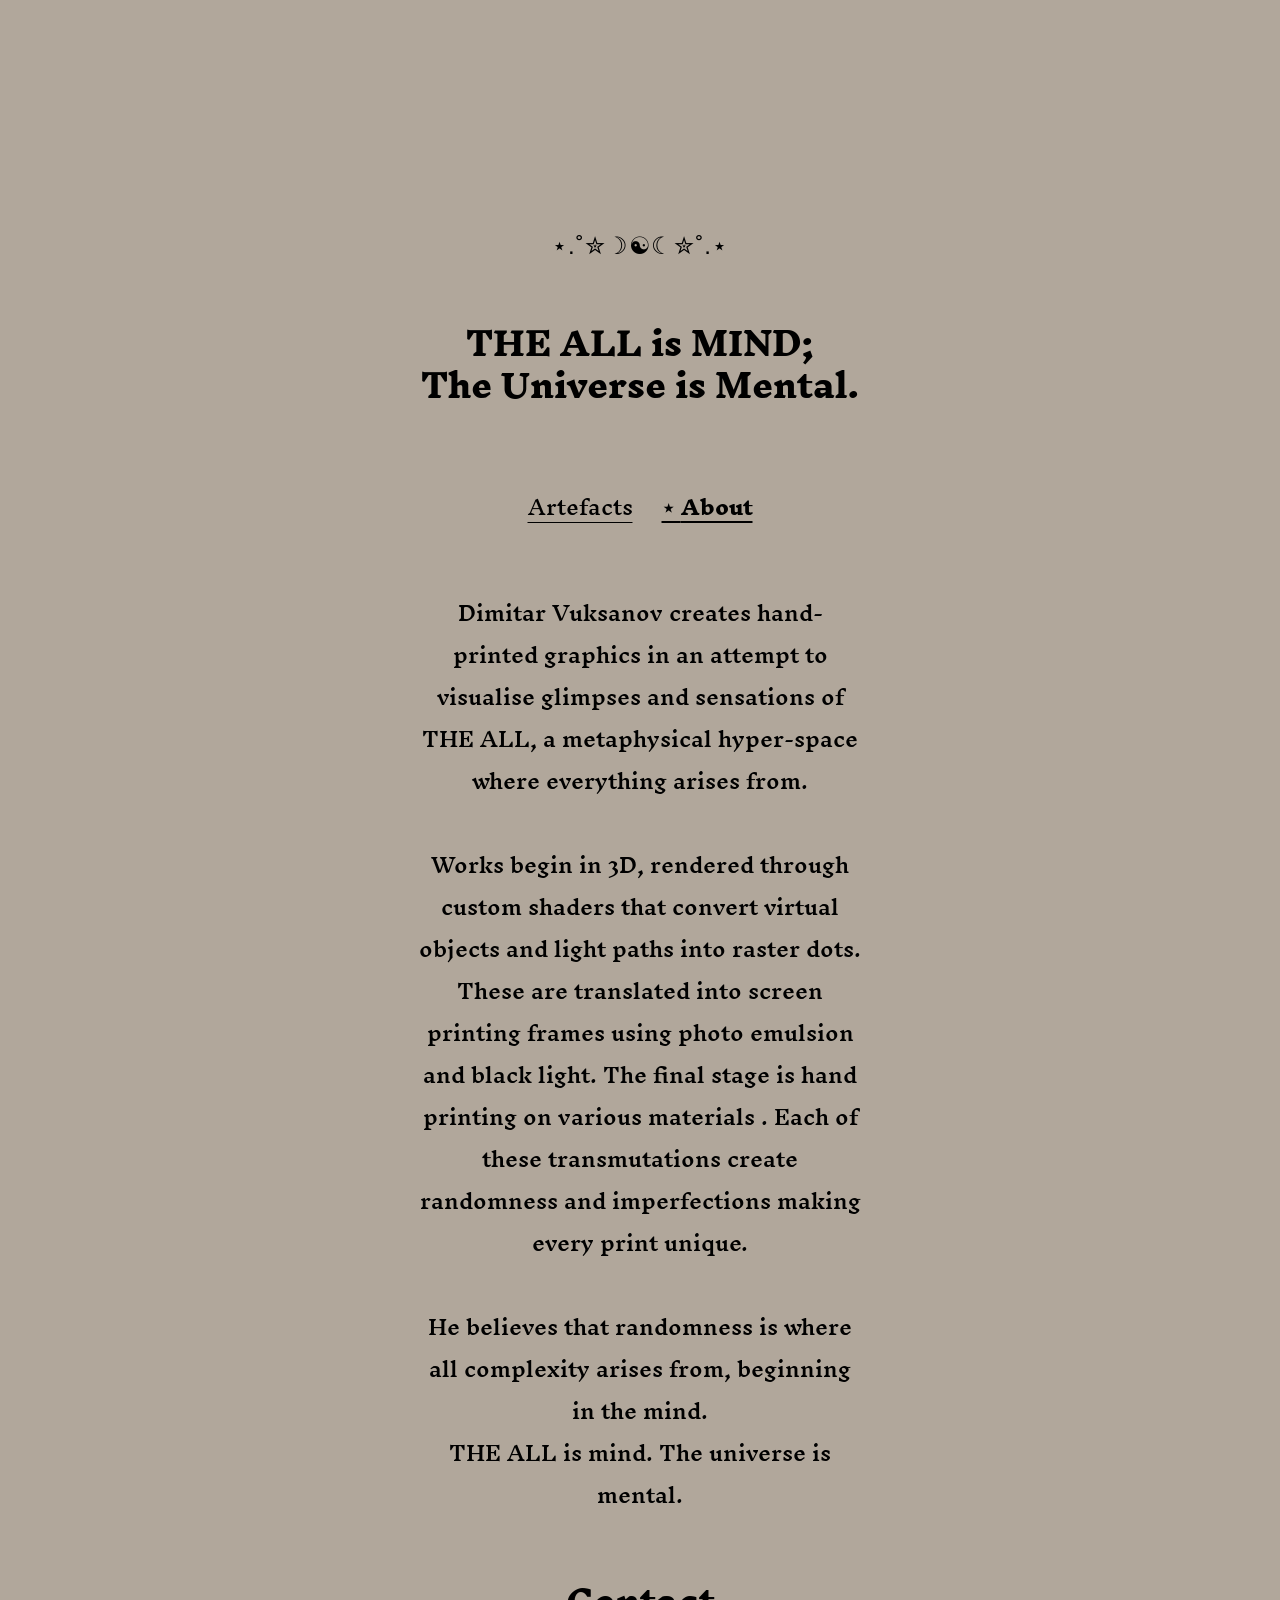
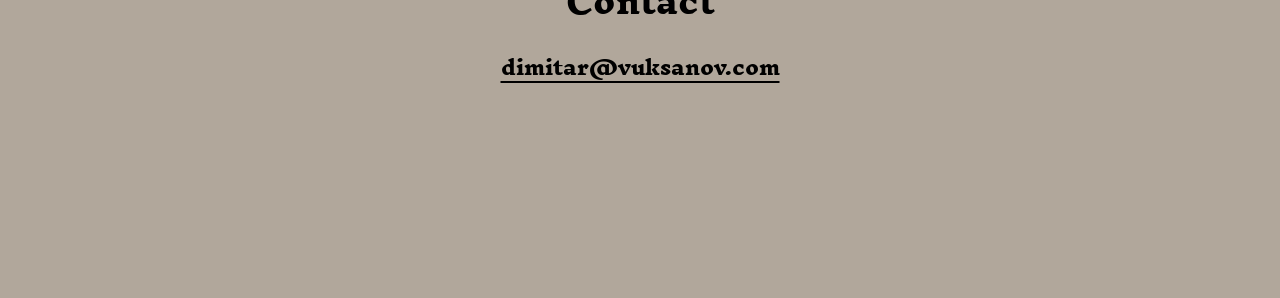
==== about.html @ 47f06f27 "Initial commit: THE ALL static portfolio site Co-authored-by: Cursor <cursoragent@cursor.com>" ====
<!DOCTYPE html>
<html lang="en">
  <head>
    <meta charset="UTF-8" />
    <meta name="viewport" content="width=device-width, initial-scale=1.0" />
    <title>About — THE ALL</title>
    <script>
      (function () {
        var k = "the-all-theme";
        var last = sessionStorage.getItem(k);
        var theme = last === "dark" ? "light" : last === "light" ? "dark" : "light";
        document.documentElement.setAttribute("data-theme", theme);
        sessionStorage.setItem(k, theme);
      })();
    </script>
    <link rel="stylesheet" href="css/styles.css" />
  </head>
  <body>
    <main class="page page--about">
      <header class="site-header">
        <button type="button" class="theme-toggle" aria-label="Switch to dark mode">
          <span class="theme-toggle__glyph theme-toggle__glyph--moon" aria-hidden="true">⋆.˚✮☽☯︎☾✮˚.⋆</span>
          <span class="theme-toggle__glyph theme-toggle__glyph--sun" aria-hidden="true">── ⋆⋅𖤓⋅⋆ ──</span>
        </button>
        <h1 class="site-title">
          THE ALL is MIND;<br />
          The Universe is Mental.
        </h1>
        <nav aria-label="Primary">
          <ul class="site-nav">
            <li><a href="index.html">Artefacts</a></li>
            <li><a href="about.html" aria-current="page">About</a></li>
            <!-- <li><a href="#contact">Contact</a></li> -->
          </ul>
        </nav>
      </header>

      <article class="about-copy">
        <p>
          Dimitar Vuksanov creates hand-printed graphics in an attempt to visualise glimpses and sensations of THE ALL, a metaphysical hyper-space where everything arises from.
        </p>
        <p>
          Works begin in 3D, rendered through custom shaders that convert virtual objects and light paths into raster dots. These are translated into screen printing frames using photo emulsion and black light. The final stage is hand printing on various materials . Each of these transmutations create randomness and imperfections making every print unique.
        </p>
        <p>
          He believes that randomness is where all complexity arises from, beginning in the mind. <br> THE ALL is mind. The universe is mental.
        </p>
      </article>

      <footer id="contact" class="contact">
        <h2 class="contact__heading">Contact</h2>
        <p class="contact__email">
          <a href="mailto:dimitar@vuksanov.com">dimitar@vuksanov.com</a>
        </p>
      </footer>
    </main>
    <script src="js/theme.js"></script>
  </body>
</html>
---- css/styles.css ----
@import url("https://fonts.googleapis.com/css2?family=Inknut+Antiqua:wght@500;600;800&display=swap");

*,
*::before,
*::after {
  box-sizing: border-box;
}

:root {
  --color-bg: #b1a79b;
  --color-text: #000;
  --color-link-hover: #000;
  --font-family: "Inknut Antiqua", Georgia, "Times New Roman", serif;
  --line-height: 42px;
  --home-padding-x: 315px;
  --home-padding-y: 210px;
  --about-padding-x: 418px;
  --section-gap-home: 125px;
  --section-gap-about: 64px;
  --header-nav-gap: 80px;
  --nav-gap: 29px;
  --grid-gap-x: 42px;
  --grid-gap-y: 48px;
  --image-ratio: 3024 / 4032;
}

[data-theme="dark"] {
  --color-bg: #141210;
  --color-text: #b1a79b;
  --color-link-hover: #fff;
}

html {
  scroll-behavior: smooth;
}

body {
  margin: 0;
  background-color: var(--color-bg);
  color: var(--color-text);
  font-family: var(--font-family);
  -webkit-font-smoothing: antialiased;
  transition: background-color 0.35s ease, color 0.35s ease;
}

img {
  display: block;
  max-width: 100%;
}

a {
  color: inherit;
  text-decoration: underline;
  text-underline-position: from-font;
}

.page {
  display: flex;
  flex-direction: column;
  align-items: center;
  min-height: 100vh;
}

.page--home {
  gap: var(--section-gap-home);
  padding: var(--home-padding-y) var(--home-padding-x);
}

.page--about {
  gap: var(--section-gap-about);
  padding: var(--home-padding-y) var(--about-padding-x);
}

.site-header {
  display: flex;
  flex-direction: column;
  align-items: center;
  text-align: center;
}

.theme-toggle {
  display: flex;
  align-items: center;
  justify-content: center;
  min-width: 72px;
  height: 72px;
  margin: 0 0 40px;
  padding: 0 12px;
  border: none;
  background: transparent;
  color: var(--color-text);
  cursor: pointer;
  transition: color 0.35s ease, transform 0.2s ease, opacity 0.2s ease;
}

.theme-toggle:hover {
  transform: scale(1.06);
  opacity: 0.75;
}

.theme-toggle:active {
  transform: scale(0.98);
  opacity: 1;
}

.theme-toggle:focus-visible {
  outline: 1px solid currentColor;
  outline-offset: 4px;
}

.theme-toggle__glyph {
  font-size: 24px;
  font-weight: 500;
  letter-spacing: 0.04em;
  line-height: 1;
  white-space: nowrap;
}

.theme-toggle__glyph--sun {
  display: none;
}

[data-theme="dark"] .theme-toggle__glyph--moon {
  display: none;
}

[data-theme="dark"] .theme-toggle__glyph--sun {
  display: block;
}

.site-title {
  margin: 0;
  font-size: 32px;
  font-weight: 800;
  line-height: var(--line-height);
}

.site-nav {
  display: flex;
  justify-content: center;
  align-items: center;
  gap: var(--nav-gap);
  margin: var(--header-nav-gap) 0 0;
  padding: 0;
  list-style: none;
  font-size: 20px;
  font-weight: 500;
  line-height: var(--line-height);
}

.site-nav a,
.contact__email a {
  color: inherit;
  text-decoration: underline;
  text-underline-offset: 4px;
  text-decoration-thickness: 1px;
  transition: color 0.2s ease, opacity 0.2s ease, text-decoration-color 0.2s ease;
}

.site-nav a {
  white-space: nowrap;
}

.site-nav a:hover,
.contact__email a:hover {
  color: var(--color-link-hover);
  text-decoration-color: var(--color-link-hover);
}

.site-nav a:active,
.contact__email a:active {
  opacity: 0.45;
}

.site-nav a[aria-current="page"] {
  color: var(--color-link-hover);
  font-weight: 800;
  text-decoration: underline;
  text-decoration-color: var(--color-link-hover);
}

.site-nav a[aria-current="page"]::before {
  content: "⋆ ";
}

.product-grid,
.prints-grid,
.bag-grid {
  display: grid;
  grid-template-columns: repeat(2, minmax(0, 1fr));
  column-gap: var(--grid-gap-x);
  row-gap: var(--grid-gap-y);
  width: 100%;
}

.product-grid img,
.prints-grid img,
.bag-grid img {
  width: 100%;
  aspect-ratio: var(--image-ratio);
  object-fit: cover;
}

.section-heading {
  margin: 0;
  text-align: center;
  font-size: 29.647px;
  font-weight: 800;
  line-height: var(--line-height);
}

.section-heading--bag .section-heading__subtitle {
  display: block;
  font-size: 16px;
  line-height: var(--line-height);
}

.about-copy {
  max-width: 593px;
  margin: 0;
  font-size: 20px;
  font-weight: 600;
  line-height: var(--line-height);
  text-align: center;
}

.about-copy p {
  margin: 0 0 var(--line-height);
}

.about-copy p:last-child {
  margin-bottom: 0;
}

.contact {
  display: flex;
  flex-direction: column;
  gap: 24px;
  width: 100%;
  text-align: center;
}

.contact__heading {
  margin: 0;
  font-size: 32px;
  font-weight: 800;
  line-height: var(--line-height);
}

.contact__email {
  margin: 0;
  font-size: 20px;
  font-weight: 800;
  line-height: var(--line-height);
}

.contact__email a {
  text-decoration: underline;
}

@media (max-width: 1200px) {
  :root {
    --home-padding-x: 80px;
    --about-padding-x: 80px;
  }
}

@media (max-width: 768px) {
  :root {
    --home-padding-x: 24px;
    --about-padding-x: 24px;
    --home-padding-y: 80px;
    --section-gap-home: 64px;
    --header-nav-gap: 48px;
  }

  .theme-toggle__glyph {
    font-size: 18px;
  }

  .site-nav {
    flex-wrap: wrap;
  }

  .product-grid,
  .prints-grid,
  .bag-grid {
    grid-template-columns: 1fr;
  }
}
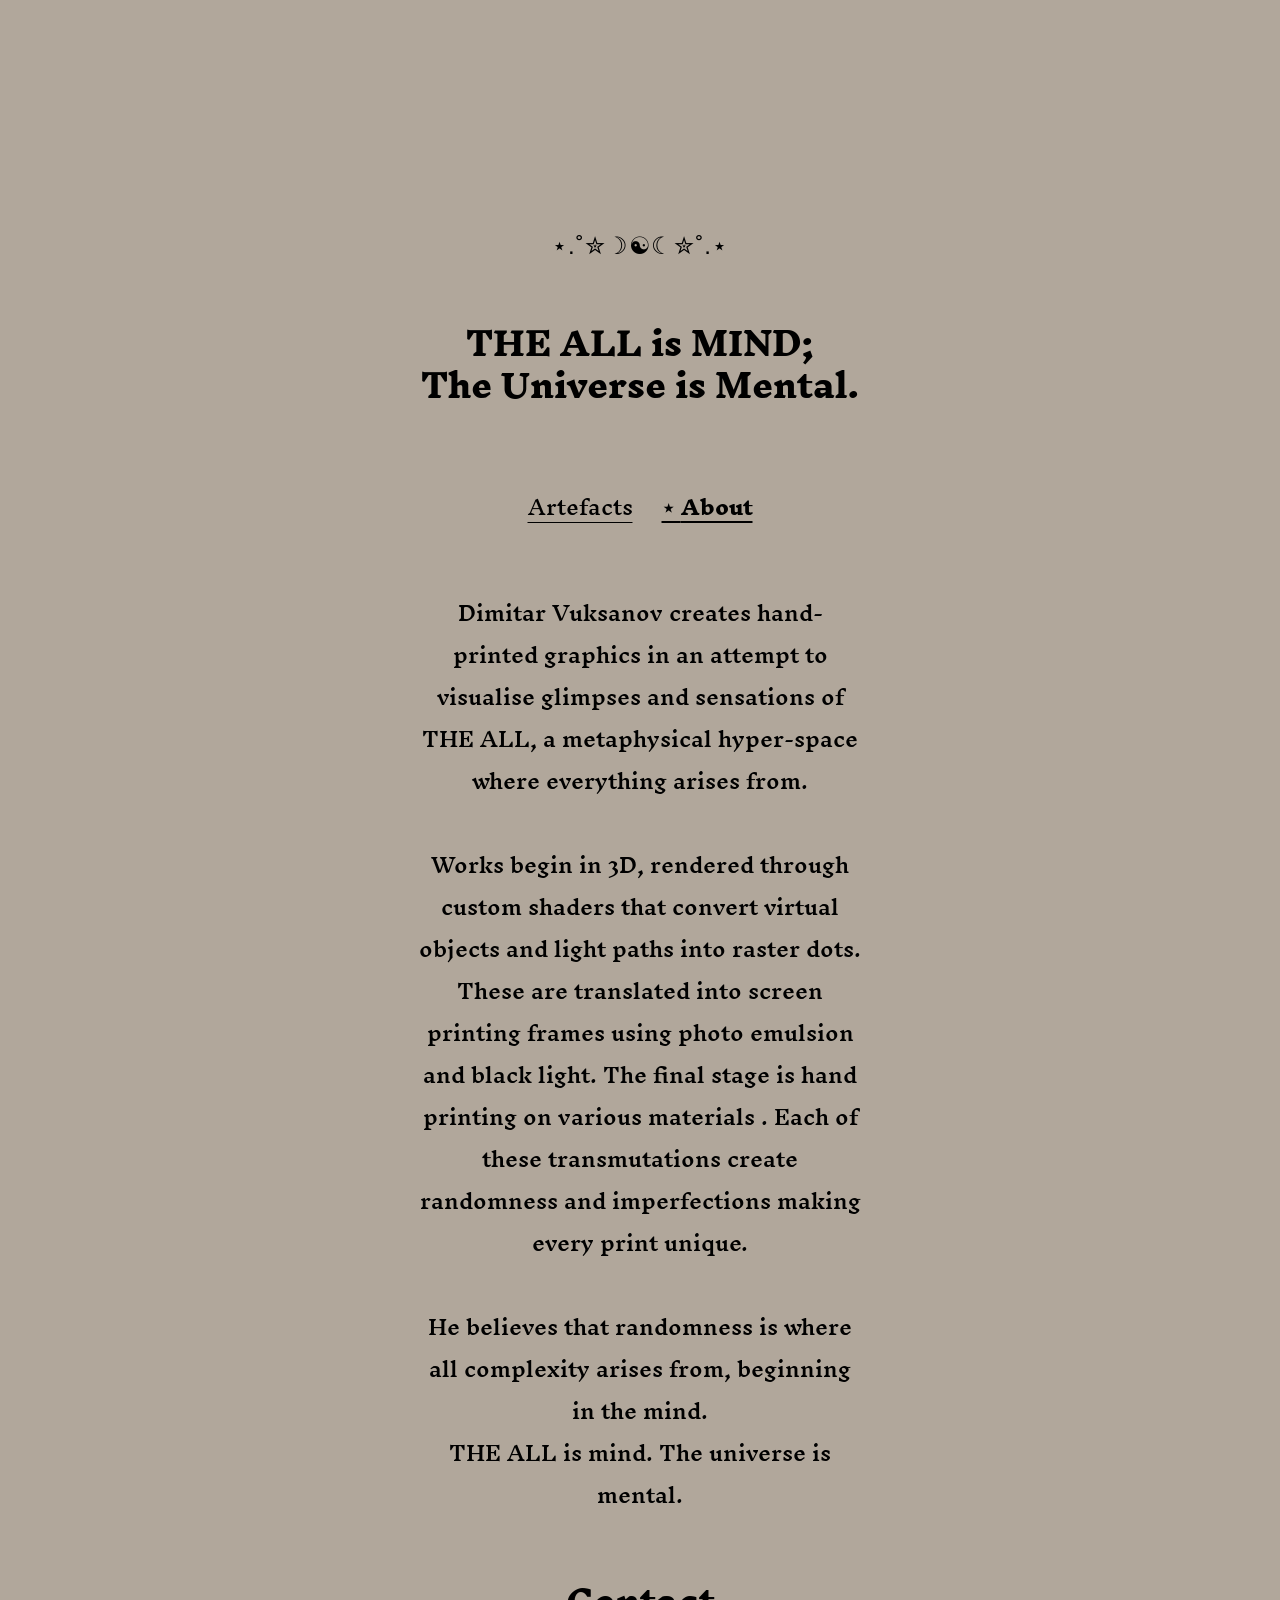
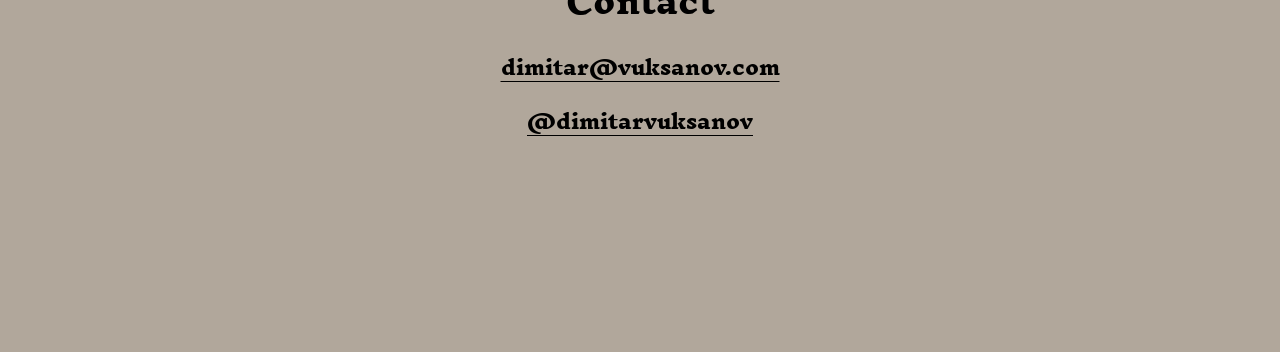
==== commit 5d0b4019: "Add Instagram contact link and black favicon with occult glyph Co-authored-by: Cursor <cursoragent@c" ====
--- a/about.html
+++ b/about.html
@@ -14,6 +14,7 @@
       })();
     </script>
     <link rel="stylesheet" href="css/styles.css" />
+    <link rel="icon" href="favicon.svg" type="image/svg+xml" />
   </head>
   <body>
     <main class="page page--about">
@@ -49,9 +50,14 @@
 
       <footer id="contact" class="contact">
         <h2 class="contact__heading">Contact</h2>
-        <p class="contact__email">
-          <a href="mailto:dimitar@vuksanov.com">dimitar@vuksanov.com</a>
-        </p>
+        <div class="contact__links">
+          <p class="contact__email">
+            <a href="mailto:dimitar@vuksanov.com">dimitar@vuksanov.com</a>
+          </p>
+          <p class="contact__instagram">
+            <a href="https://www.instagram.com/dimitarvuksanov/" target="_blank" rel="noopener noreferrer">@dimitarvuksanov</a>
+          </p>
+        </div>
       </footer>
     </main>
     <script src="js/theme.js"></script>
--- a/css/styles.css
+++ b/css/styles.css
@@ -149,7 +149,7 @@
 }
 
 .site-nav a,
-.contact__email a {
+.contact__links a {
   color: inherit;
   text-decoration: underline;
   text-underline-offset: 4px;
@@ -162,13 +162,13 @@
 }
 
 .site-nav a:hover,
-.contact__email a:hover {
+.contact__links a:hover {
   color: var(--color-link-hover);
   text-decoration-color: var(--color-link-hover);
 }
 
 .site-nav a:active,
-.contact__email a:active {
+.contact__links a:active {
   opacity: 0.45;
 }
 
@@ -247,15 +247,18 @@
   line-height: var(--line-height);
 }
 
-.contact__email {
+.contact__links {
+  display: flex;
+  flex-direction: column;
+  gap: 12px;
+}
+
+.contact__email,
+.contact__instagram {
   margin: 0;
   font-size: 20px;
   font-weight: 800;
   line-height: var(--line-height);
-}
-
-.contact__email a {
-  text-decoration: underline;
 }
 
 @media (max-width: 1200px) {
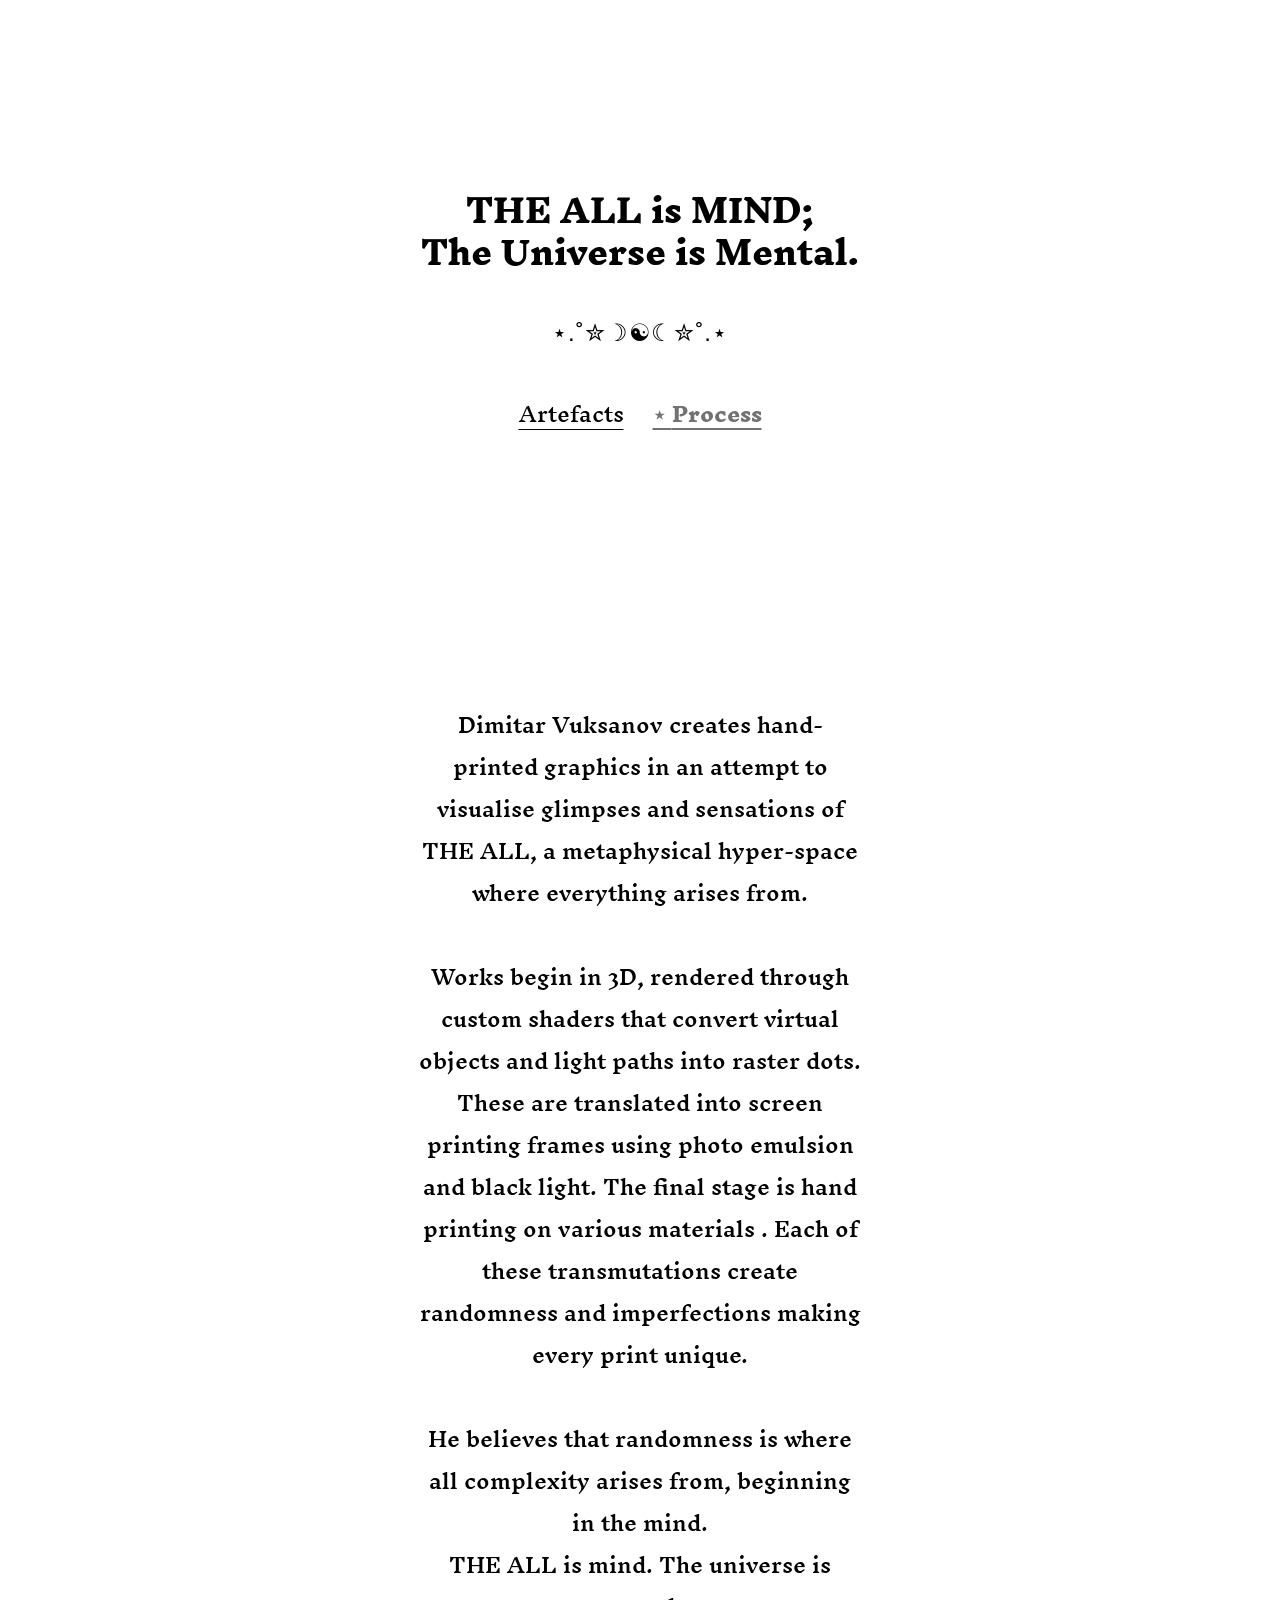
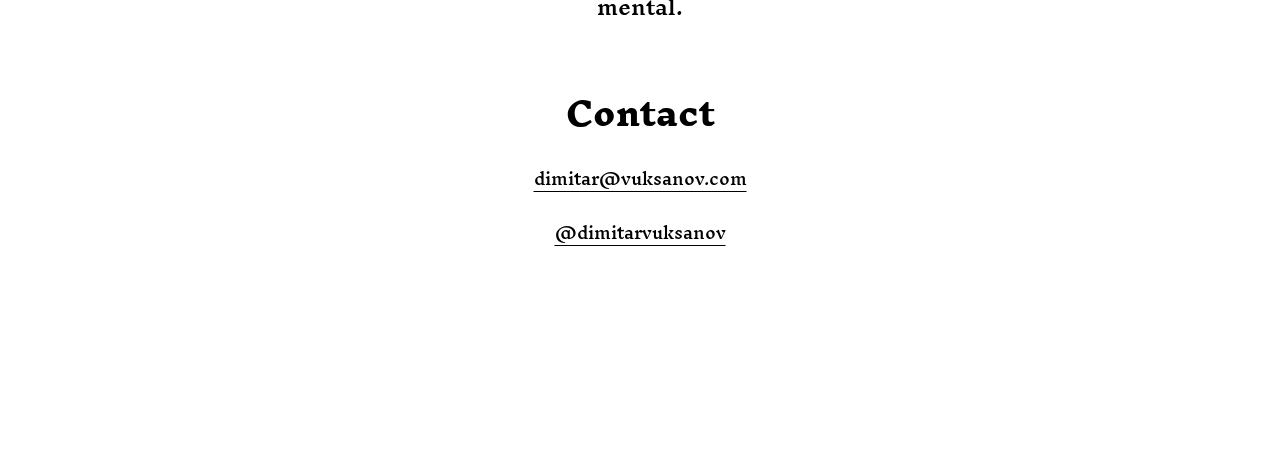
==== commit be31295b: "Add video header, theme-aware styling, and Process nav rename Co-authored-by: Cursor <cursoragent@cu" ====
--- a/about.html
+++ b/about.html
@@ -3,7 +3,7 @@
   <head>
     <meta charset="UTF-8" />
     <meta name="viewport" content="width=device-width, initial-scale=1.0" />
-    <title>About — THE ALL</title>
+    <title>Process — THE ALL</title>
     <script>
       (function () {
         var k = "the-all-theme";
@@ -17,25 +17,36 @@
     <link rel="icon" href="favicon.svg" type="image/svg+xml" />
   </head>
   <body>
+    <header class="site-header site-header--video">
+      <div class="site-header__hero">
+        <div class="site-header__video-stage" aria-hidden="true">
+          <video class="site-header__video is-active" src="assets/videos/human-cross.mp4" muted playsinline preload="auto"></video>
+          <video class="site-header__video" src="assets/videos/cross-video.mp4" muted playsinline preload="auto"></video>
+          <video class="site-header__video" src="assets/videos/head.mp4" muted playsinline preload="auto"></video>
+        </div>
+        <div class="site-header__overlay" aria-hidden="true"></div>
+        <div class="site-header__inner">
+          <div class="site-header__content">
+            <h1 class="site-title">
+              THE ALL is MIND;<br />
+              The Universe is Mental.
+            </h1>
+            <button type="button" class="theme-toggle" aria-label="Switch to dark mode">
+              <span class="theme-toggle__glyph theme-toggle__glyph--moon" aria-hidden="true">⋆.˚✮☽☯︎☾✮˚.⋆</span>
+              <span class="theme-toggle__glyph theme-toggle__glyph--sun" aria-hidden="true">── ⋆⋅𖤓⋅⋆ ──</span>
+            </button>
+            <nav aria-label="Primary">
+              <ul class="site-nav">
+                <li><a href="index.html">Artefacts</a></li>
+                <li><a href="about.html" aria-current="page">Process</a></li>
+                <!-- <li><a href="#contact">Contact</a></li> -->
+              </ul>
+            </nav>
+          </div>
+        </div>
+      </div>
+    </header>
     <main class="page page--about">
-      <header class="site-header">
-        <button type="button" class="theme-toggle" aria-label="Switch to dark mode">
-          <span class="theme-toggle__glyph theme-toggle__glyph--moon" aria-hidden="true">⋆.˚✮☽☯︎☾✮˚.⋆</span>
-          <span class="theme-toggle__glyph theme-toggle__glyph--sun" aria-hidden="true">── ⋆⋅𖤓⋅⋆ ──</span>
-        </button>
-        <h1 class="site-title">
-          THE ALL is MIND;<br />
-          The Universe is Mental.
-        </h1>
-        <nav aria-label="Primary">
-          <ul class="site-nav">
-            <li><a href="index.html">Artefacts</a></li>
-            <li><a href="about.html" aria-current="page">About</a></li>
-            <!-- <li><a href="#contact">Contact</a></li> -->
-          </ul>
-        </nav>
-      </header>
-
       <article class="about-copy">
         <p>
           Dimitar Vuksanov creates hand-printed graphics in an attempt to visualise glimpses and sensations of THE ALL, a metaphysical hyper-space where everything arises from.
@@ -61,5 +72,6 @@
       </footer>
     </main>
     <script src="js/theme.js"></script>
+    <script src="js/header-video.js"></script>
   </body>
 </html>
--- a/css/styles.css
+++ b/css/styles.css
@@ -7,7 +7,7 @@
 }
 
 :root {
-  --color-bg: #b1a79b;
+  --color-bg: #fff;
   --color-text: #000;
   --color-link-hover: #000;
   --font-family: "Inknut Antiqua", Georgia, "Times New Roman", serif;
@@ -36,6 +36,7 @@
 
 body {
   margin: 0;
+  overflow-x: hidden;
   background-color: var(--color-bg);
   color: var(--color-text);
   font-family: var(--font-family);
@@ -63,19 +64,149 @@
 
 .page--home {
   gap: var(--section-gap-home);
-  padding: var(--home-padding-y) var(--home-padding-x);
+  padding: var(--section-gap-home) var(--home-padding-x) var(--home-padding-y);
 }
 
 .page--about {
   gap: var(--section-gap-about);
-  padding: var(--home-padding-y) var(--about-padding-x);
-}
-
-.site-header {
+  padding: var(--section-gap-about) var(--about-padding-x) var(--home-padding-y);
+}
+
+.site-header--video {
+  width: 100vw;
+  margin-left: calc(50% - 50vw);
+  background: #000;
+  transition: background-color 0.35s ease;
+}
+
+.site-header__hero {
+  position: relative;
+  width: 100%;
+  background: #000;
+  overflow: hidden;
+  min-height: min(72vh, 640px);
+  display: flex;
+  align-items: center;
+  justify-content: center;
+  padding: 40px 0 56px;
+  transition: background-color 0.35s ease;
+}
+
+[data-theme="light"] .site-header--video,
+[data-theme="light"] .site-header__hero {
+  background: #fff;
+}
+
+[data-theme="light"] .site-header__overlay {
+  background: rgba(255, 255, 255, 0.45);
+}
+
+[data-theme="light"] .site-header__content .site-title {
+  color: #000;
+}
+
+[data-theme="light"] .site-header__content .site-nav a {
+  color: #000;
+}
+
+[data-theme="light"] .site-header__content .site-nav a:hover,
+[data-theme="light"] .site-header__content .site-nav a[aria-current="page"] {
+  color: #000;
+  opacity: 0.55;
+  text-decoration-color: #000;
+}
+
+.site-header__video-stage {
+  position: absolute;
+  inset: 40px 0 56px;
+  display: flex;
+  align-items: center;
+  justify-content: center;
+  pointer-events: none;
+}
+
+.site-header__overlay {
+  position: absolute;
+  inset: 0;
+  z-index: 1;
+  background: rgba(0, 0, 0, 0.55);
+  pointer-events: none;
+}
+
+.site-header__inner {
+  position: relative;
+  z-index: 2;
   display: flex;
   flex-direction: column;
   align-items: center;
+  width: 100%;
+  max-width: 900px;
+  padding: 0 24px;
+  color: #b1a79b;
+}
+
+.site-header__video {
+  position: absolute;
+  height: 100%;
+  width: auto;
+  max-height: 100%;
+  max-width: 100%;
+  object-fit: contain;
+  opacity: 0;
+  filter: none;
+  transition: opacity 0.5s ease, filter 0.35s ease;
+}
+
+.site-header__video.is-active {
+  opacity: 0.72;
+}
+
+[data-theme="light"] .site-header__video.is-active {
+  filter: invert(1);
+}
+
+.site-header__content {
+  display: flex;
+  flex-direction: column;
+  align-items: center;
+  width: 100%;
   text-align: center;
+}
+
+.site-header__hero .theme-toggle {
+  color: #000;
+  margin: 24px 0;
+  text-shadow: none;
+  width: auto;
+}
+
+[data-theme="dark"] .site-header__hero .theme-toggle {
+  color: #fff;
+}
+
+.site-header__hero .theme-toggle:hover {
+  opacity: 0.7;
+}
+
+.site-header__content .site-title {
+  margin: 0;
+  color: #fff;
+}
+
+.site-header__content .site-nav {
+  margin-top: 0;
+  width: 100%;
+  justify-content: center;
+}
+
+.site-header__content .site-nav a {
+  color: #b1a79b;
+}
+
+.site-header__content .site-nav a:hover,
+.site-header__content .site-nav a[aria-current="page"] {
+  color: #fff;
+  text-decoration-color: #fff;
 }
 
 .theme-toggle {
@@ -84,7 +215,7 @@
   justify-content: center;
   min-width: 72px;
   height: 72px;
-  margin: 0 0 40px;
+  margin: 0;
   padding: 0 12px;
   border: none;
   background: transparent;
@@ -157,6 +288,14 @@
   transition: color 0.2s ease, opacity 0.2s ease, text-decoration-color 0.2s ease;
 }
 
+.contact__links a {
+  font-size: inherit;
+  font-weight: inherit;
+  line-height: inherit;
+  -webkit-text-size-adjust: 100%;
+  text-size-adjust: 100%;
+}
+
 .site-nav a {
   white-space: nowrap;
 }
@@ -251,14 +390,17 @@
   display: flex;
   flex-direction: column;
   gap: 12px;
+  font-size: 16px;
+  font-weight: 500;
+  line-height: var(--line-height);
 }
 
 .contact__email,
 .contact__instagram {
   margin: 0;
-  font-size: 20px;
-  font-weight: 800;
-  line-height: var(--line-height);
+  font-size: inherit;
+  font-weight: inherit;
+  line-height: inherit;
 }
 
 @media (max-width: 1200px) {
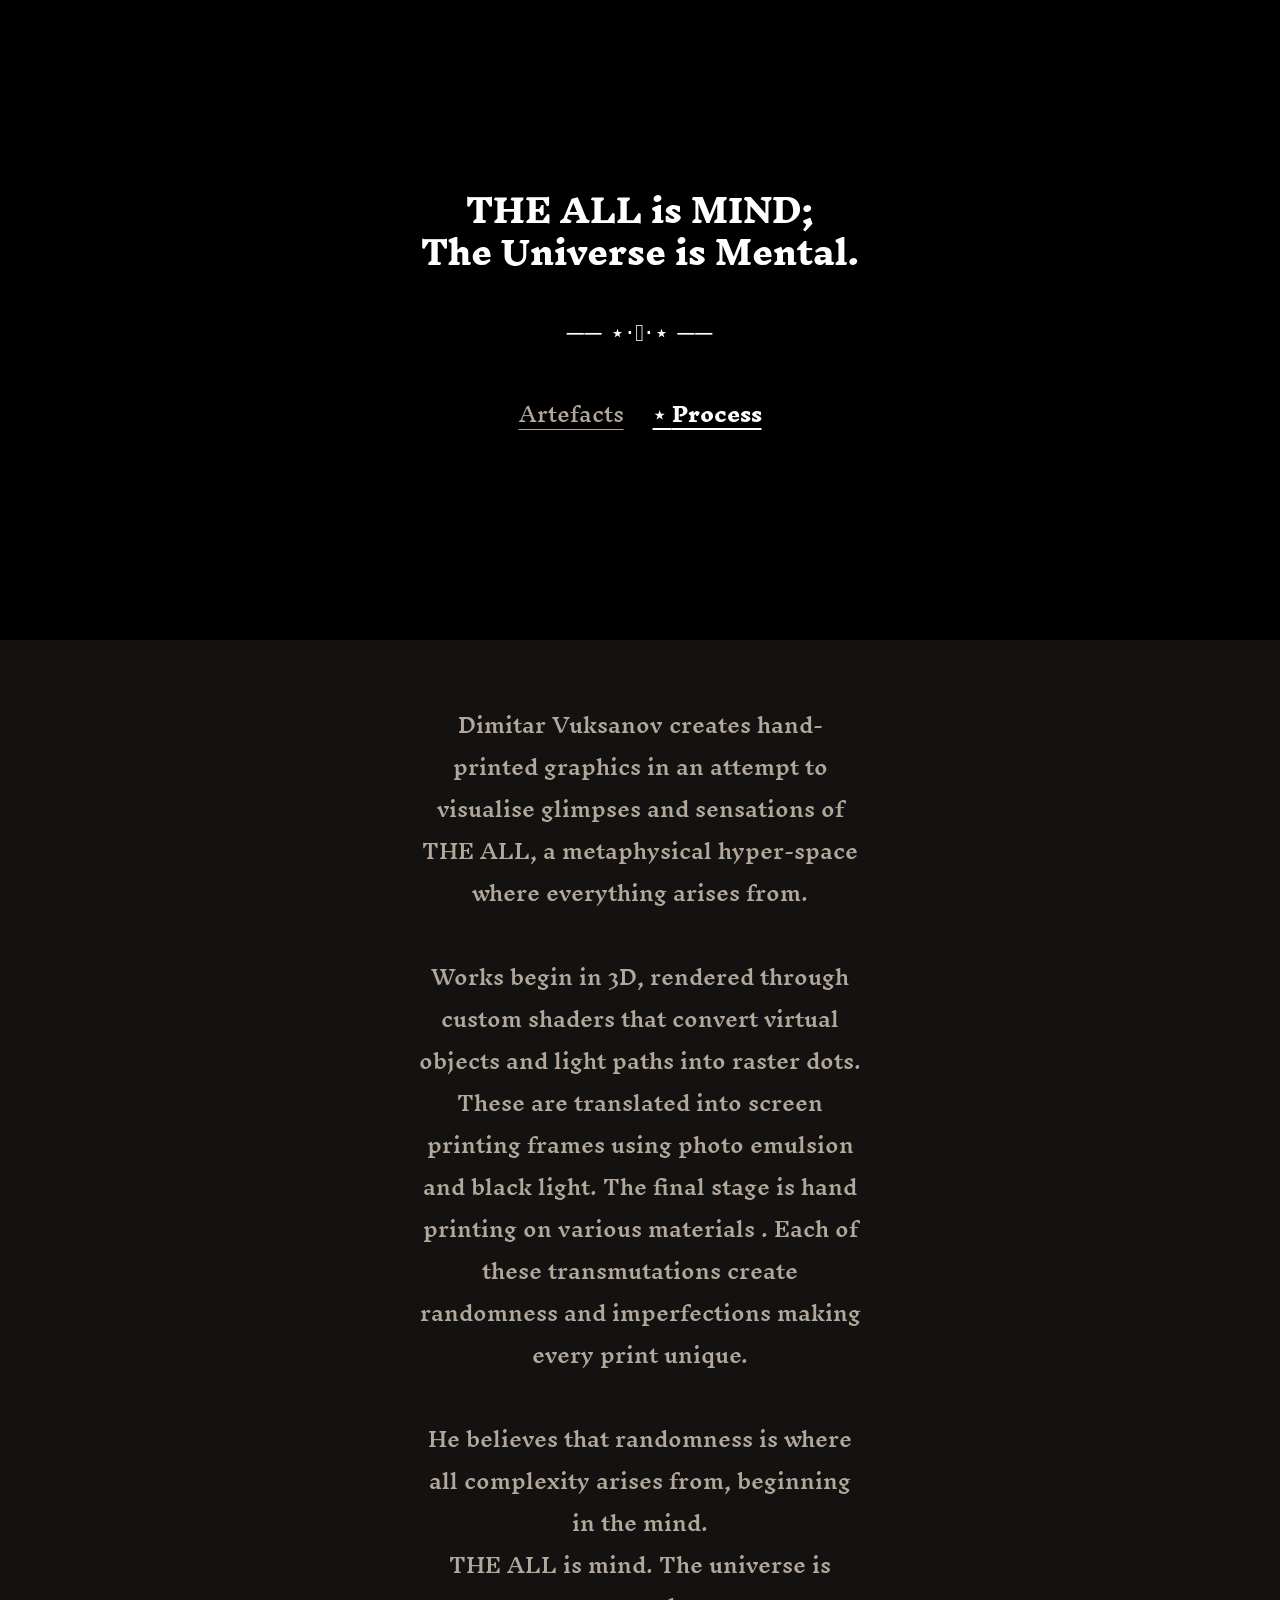
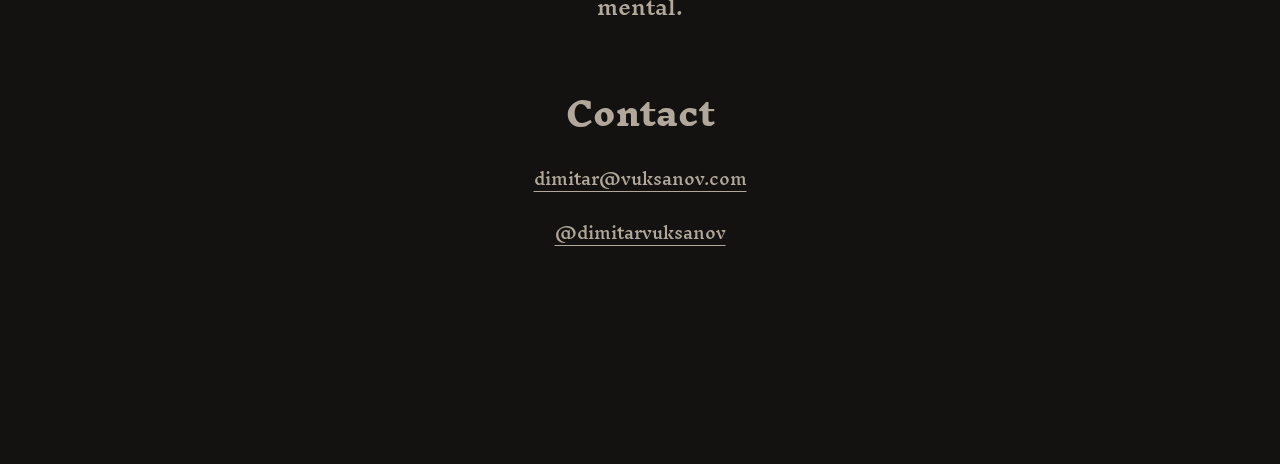
==== commit 6df422db: "Use browser time for light/dark theme instead of page-load toggling Co-authored-by: Cursor <cursorag" ====
--- a/about.html
+++ b/about.html
@@ -6,11 +6,11 @@
     <title>Process — THE ALL</title>
     <script>
       (function () {
-        var k = "the-all-theme";
-        var last = sessionStorage.getItem(k);
-        var theme = last === "dark" ? "light" : last === "light" ? "dark" : "light";
+        var hour = new Date().getHours();
+        var theme = hour >= 18 || hour < 6 ? "dark" : "light";
+        var override = sessionStorage.getItem("the-all-theme-override");
+        if (override === "dark" || override === "light") theme = override;
         document.documentElement.setAttribute("data-theme", theme);
-        sessionStorage.setItem(k, theme);
       })();
     </script>
     <link rel="stylesheet" href="css/styles.css" />
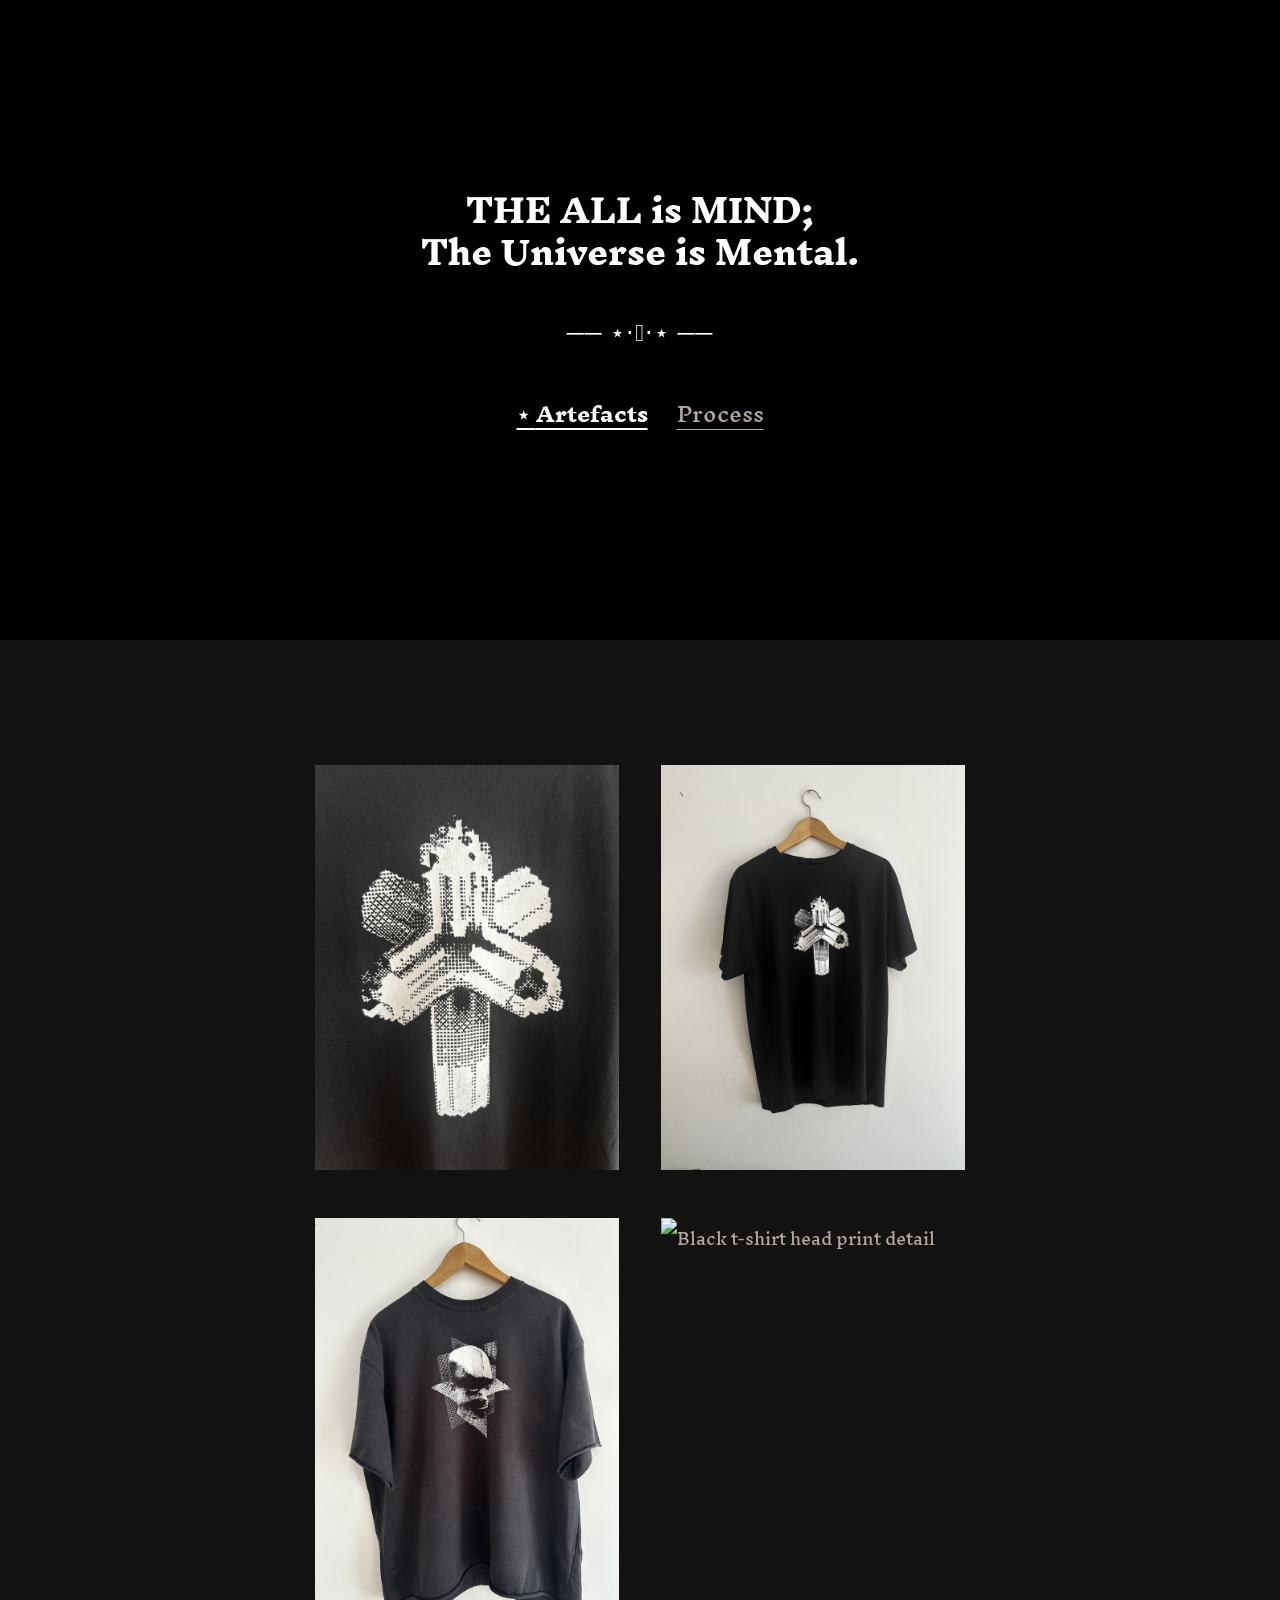
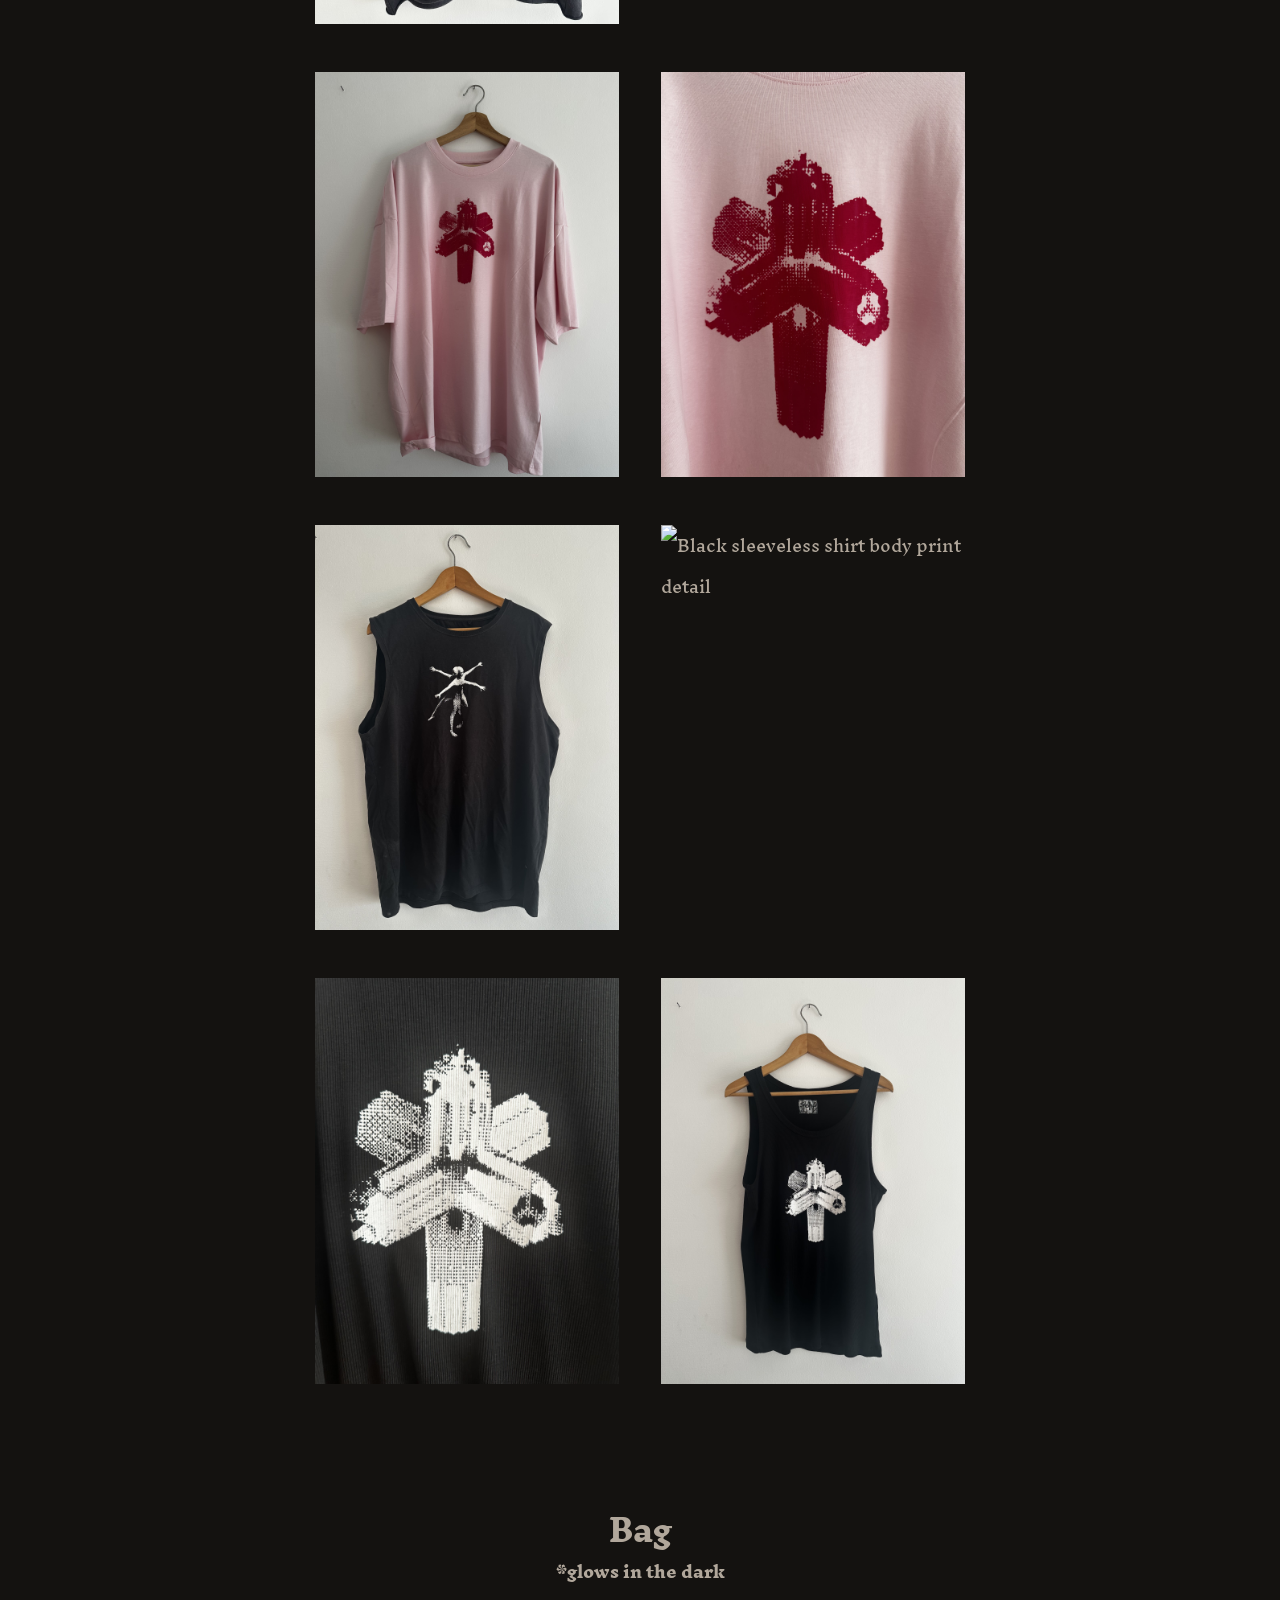
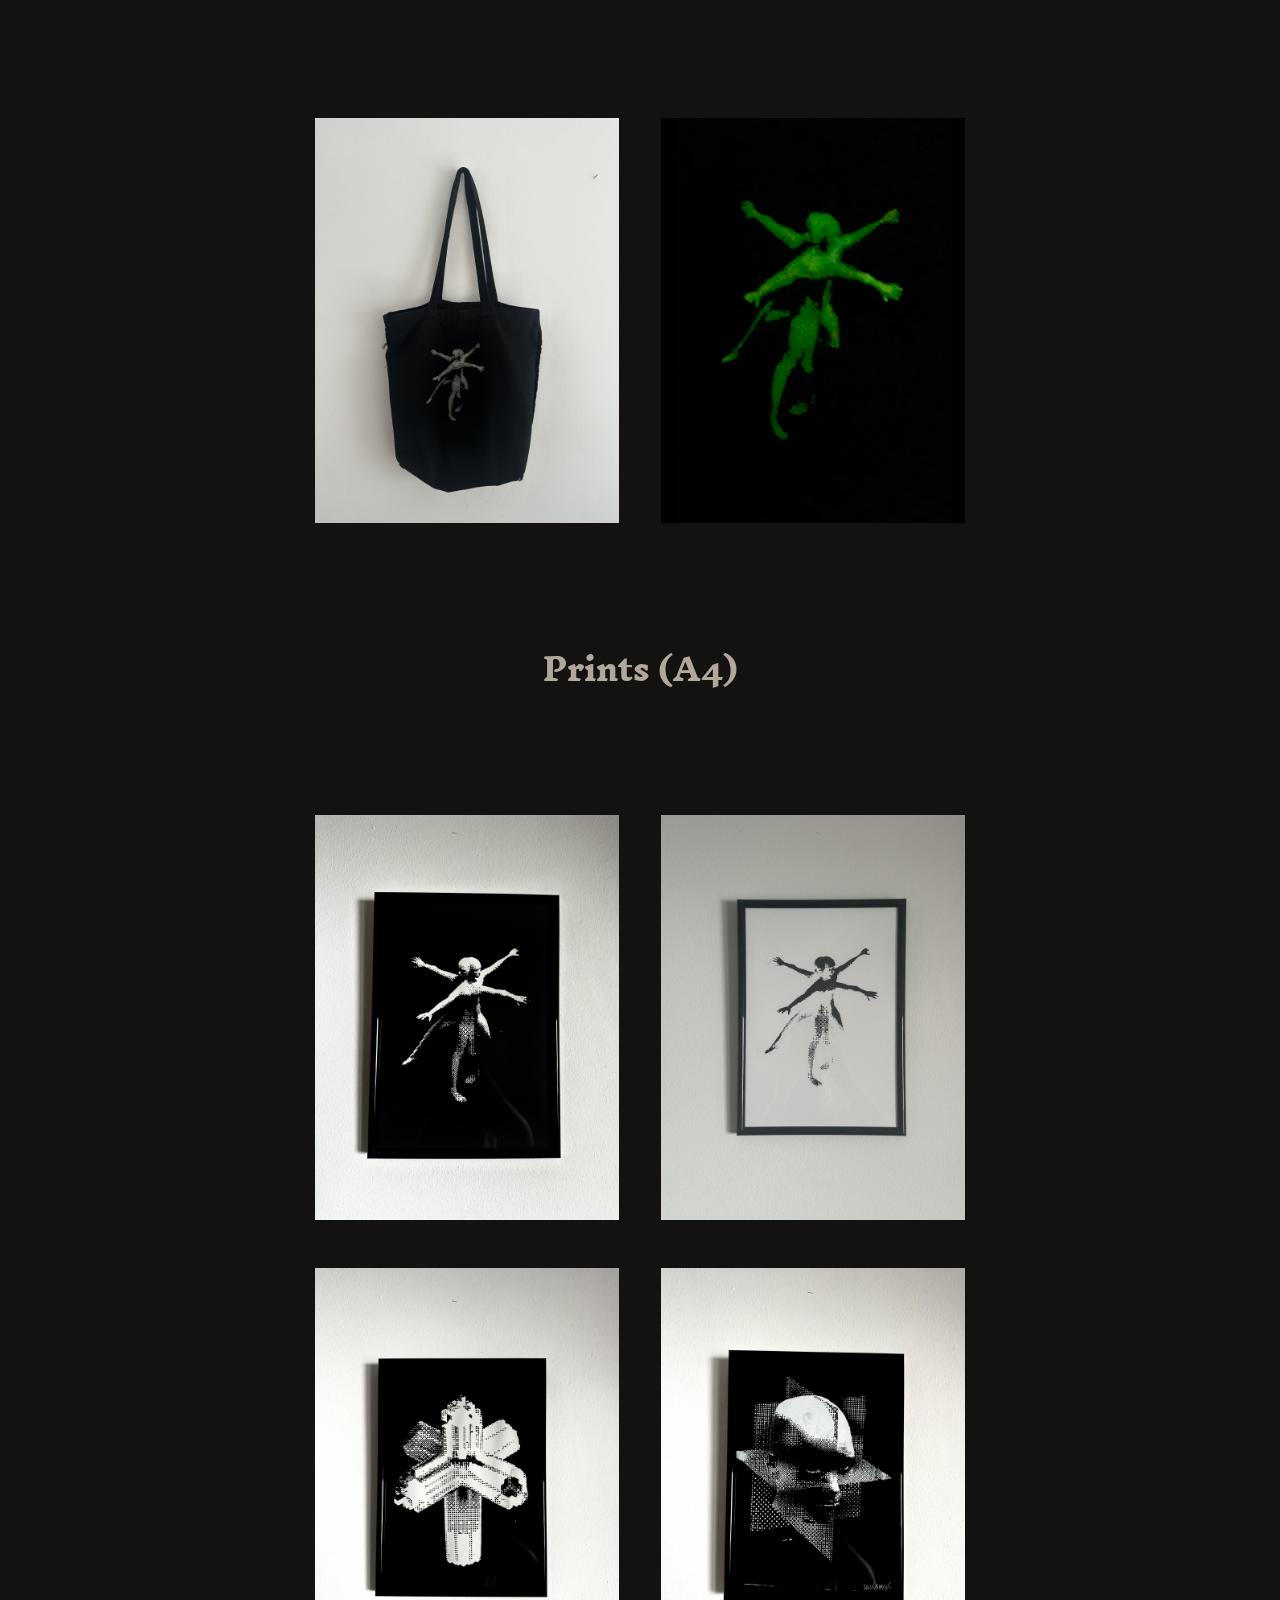
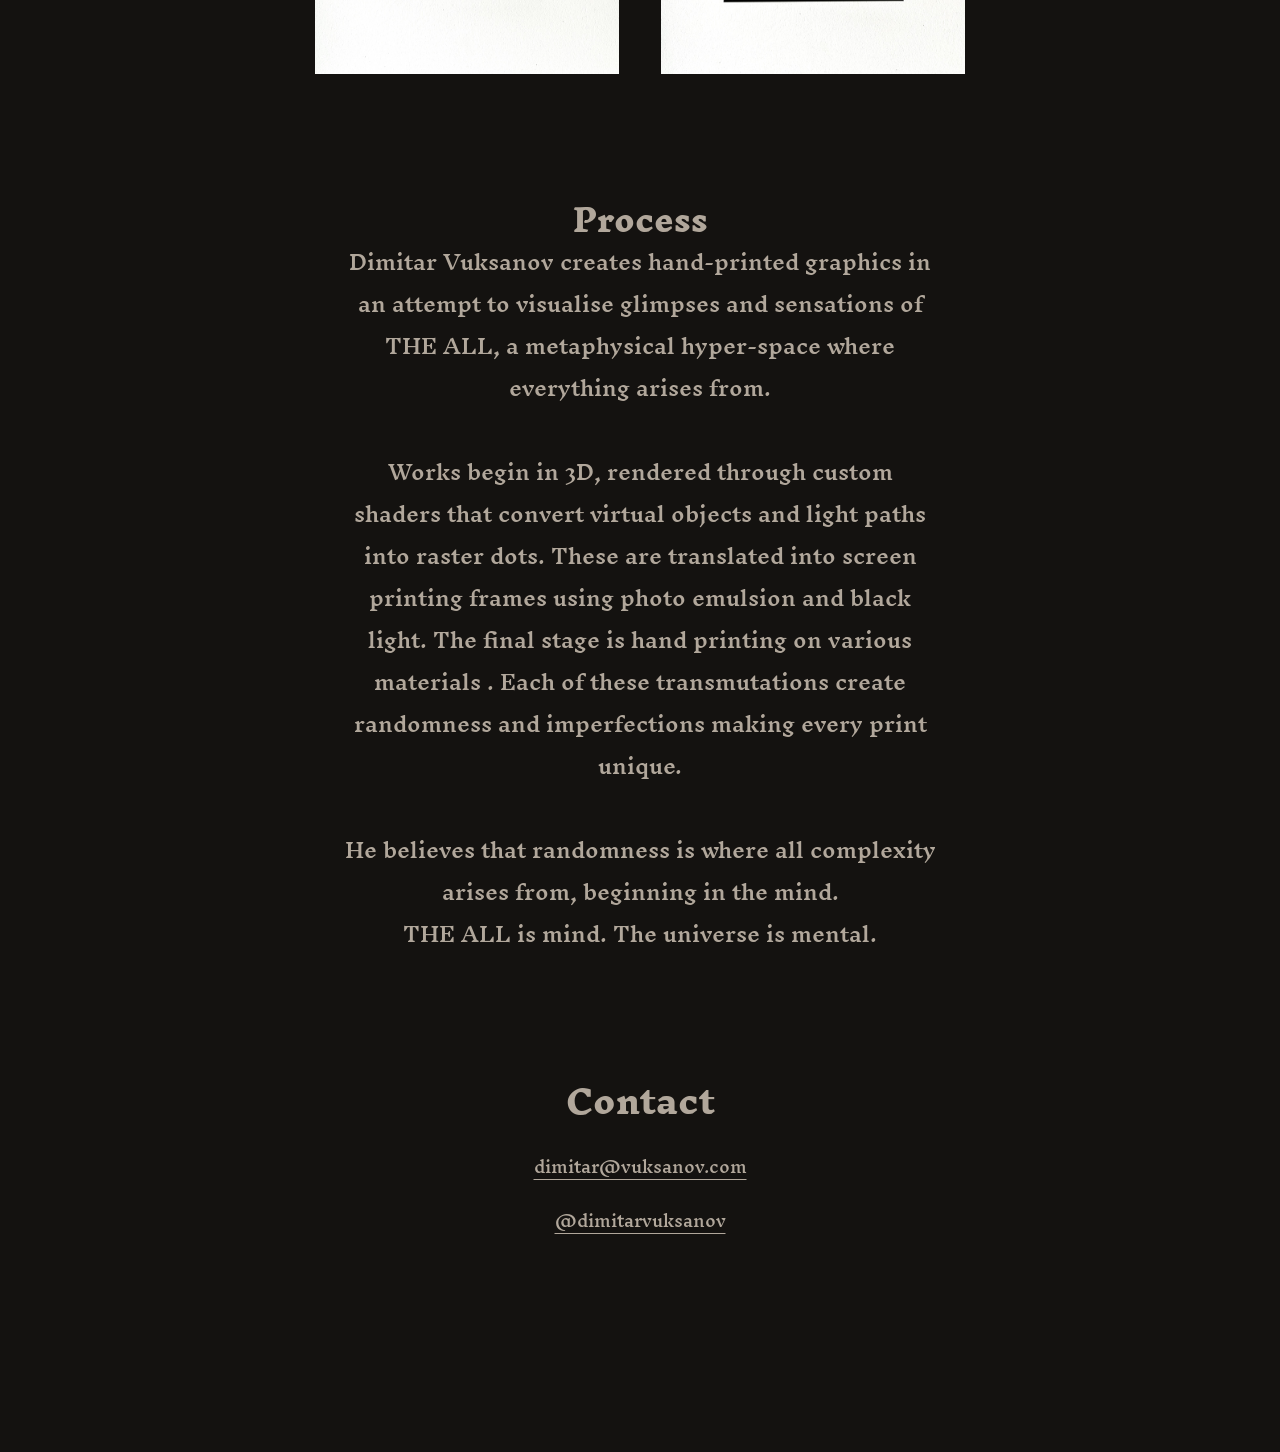
==== commit 49ba6ec6: "Move Process section to home page above contact Co-authored-by: Cursor <cursoragent@cursor.com>" ====
--- a/about.html
+++ b/about.html
@@ -2,76 +2,12 @@
 <html lang="en">
   <head>
     <meta charset="UTF-8" />
-    <meta name="viewport" content="width=device-width, initial-scale=1.0" />
+    <meta http-equiv="refresh" content="0; url=index.html#process" />
+    <link rel="canonical" href="https://vuxanov.github.io/THE-ALL/index.html#process" />
     <title>Process — THE ALL</title>
-    <script>
-      (function () {
-        var hour = new Date().getHours();
-        var theme = hour >= 18 || hour < 6 ? "dark" : "light";
-        var override = sessionStorage.getItem("the-all-theme-override");
-        if (override === "dark" || override === "light") theme = override;
-        document.documentElement.setAttribute("data-theme", theme);
-      })();
-    </script>
-    <link rel="stylesheet" href="css/styles.css" />
-    <link rel="icon" href="favicon.svg" type="image/svg+xml" />
+    <script>location.replace("index.html#process");</script>
   </head>
   <body>
-    <header class="site-header site-header--video">
-      <div class="site-header__hero">
-        <div class="site-header__video-stage" aria-hidden="true">
-          <video class="site-header__video is-active" src="assets/videos/human-cross.mp4" muted playsinline preload="auto"></video>
-          <video class="site-header__video" src="assets/videos/cross-video.mp4" muted playsinline preload="auto"></video>
-          <video class="site-header__video" src="assets/videos/head.mp4" muted playsinline preload="auto"></video>
-        </div>
-        <div class="site-header__overlay" aria-hidden="true"></div>
-        <div class="site-header__inner">
-          <div class="site-header__content">
-            <h1 class="site-title">
-              THE ALL is MIND;<br />
-              The Universe is Mental.
-            </h1>
-            <button type="button" class="theme-toggle" aria-label="Switch to dark mode">
-              <span class="theme-toggle__glyph theme-toggle__glyph--moon" aria-hidden="true">⋆.˚✮☽☯︎☾✮˚.⋆</span>
-              <span class="theme-toggle__glyph theme-toggle__glyph--sun" aria-hidden="true">── ⋆⋅𖤓⋅⋆ ──</span>
-            </button>
-            <nav aria-label="Primary">
-              <ul class="site-nav">
-                <li><a href="index.html">Artefacts</a></li>
-                <li><a href="about.html" aria-current="page">Process</a></li>
-                <!-- <li><a href="#contact">Contact</a></li> -->
-              </ul>
-            </nav>
-          </div>
-        </div>
-      </div>
-    </header>
-    <main class="page page--about">
-      <article class="about-copy">
-        <p>
-          Dimitar Vuksanov creates hand-printed graphics in an attempt to visualise glimpses and sensations of THE ALL, a metaphysical hyper-space where everything arises from.
-        </p>
-        <p>
-          Works begin in 3D, rendered through custom shaders that convert virtual objects and light paths into raster dots. These are translated into screen printing frames using photo emulsion and black light. The final stage is hand printing on various materials . Each of these transmutations create randomness and imperfections making every print unique.
-        </p>
-        <p>
-          He believes that randomness is where all complexity arises from, beginning in the mind. <br> THE ALL is mind. The universe is mental.
-        </p>
-      </article>
-
-      <footer id="contact" class="contact">
-        <h2 class="contact__heading">Contact</h2>
-        <div class="contact__links">
-          <p class="contact__email">
-            <a href="mailto:dimitar@vuksanov.com">dimitar@vuksanov.com</a>
-          </p>
-          <p class="contact__instagram">
-            <a href="https://www.instagram.com/dimitarvuksanov/" target="_blank" rel="noopener noreferrer">@dimitarvuksanov</a>
-          </p>
-        </div>
-      </footer>
-    </main>
-    <script src="js/theme.js"></script>
-    <script src="js/header-video.js"></script>
+    <p><a href="index.html#process">Go to Process</a></p>
   </body>
 </html>
